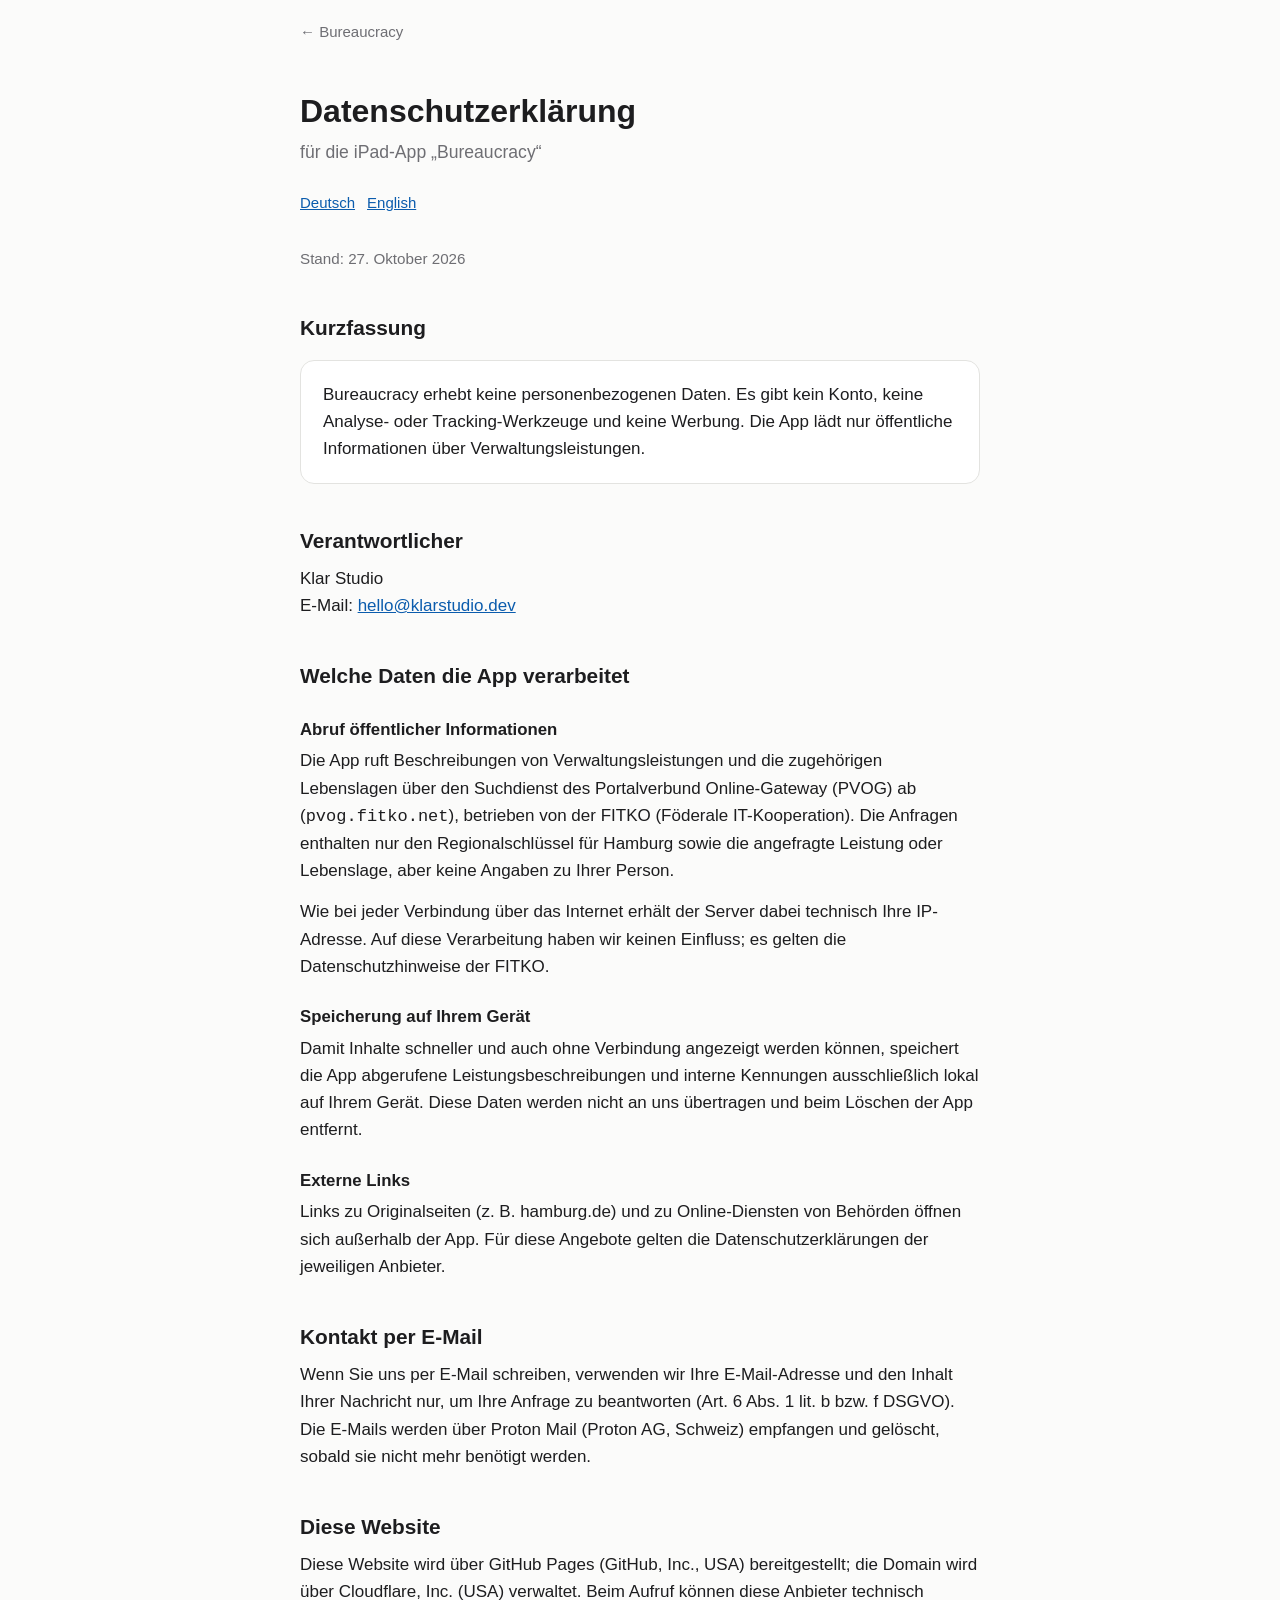
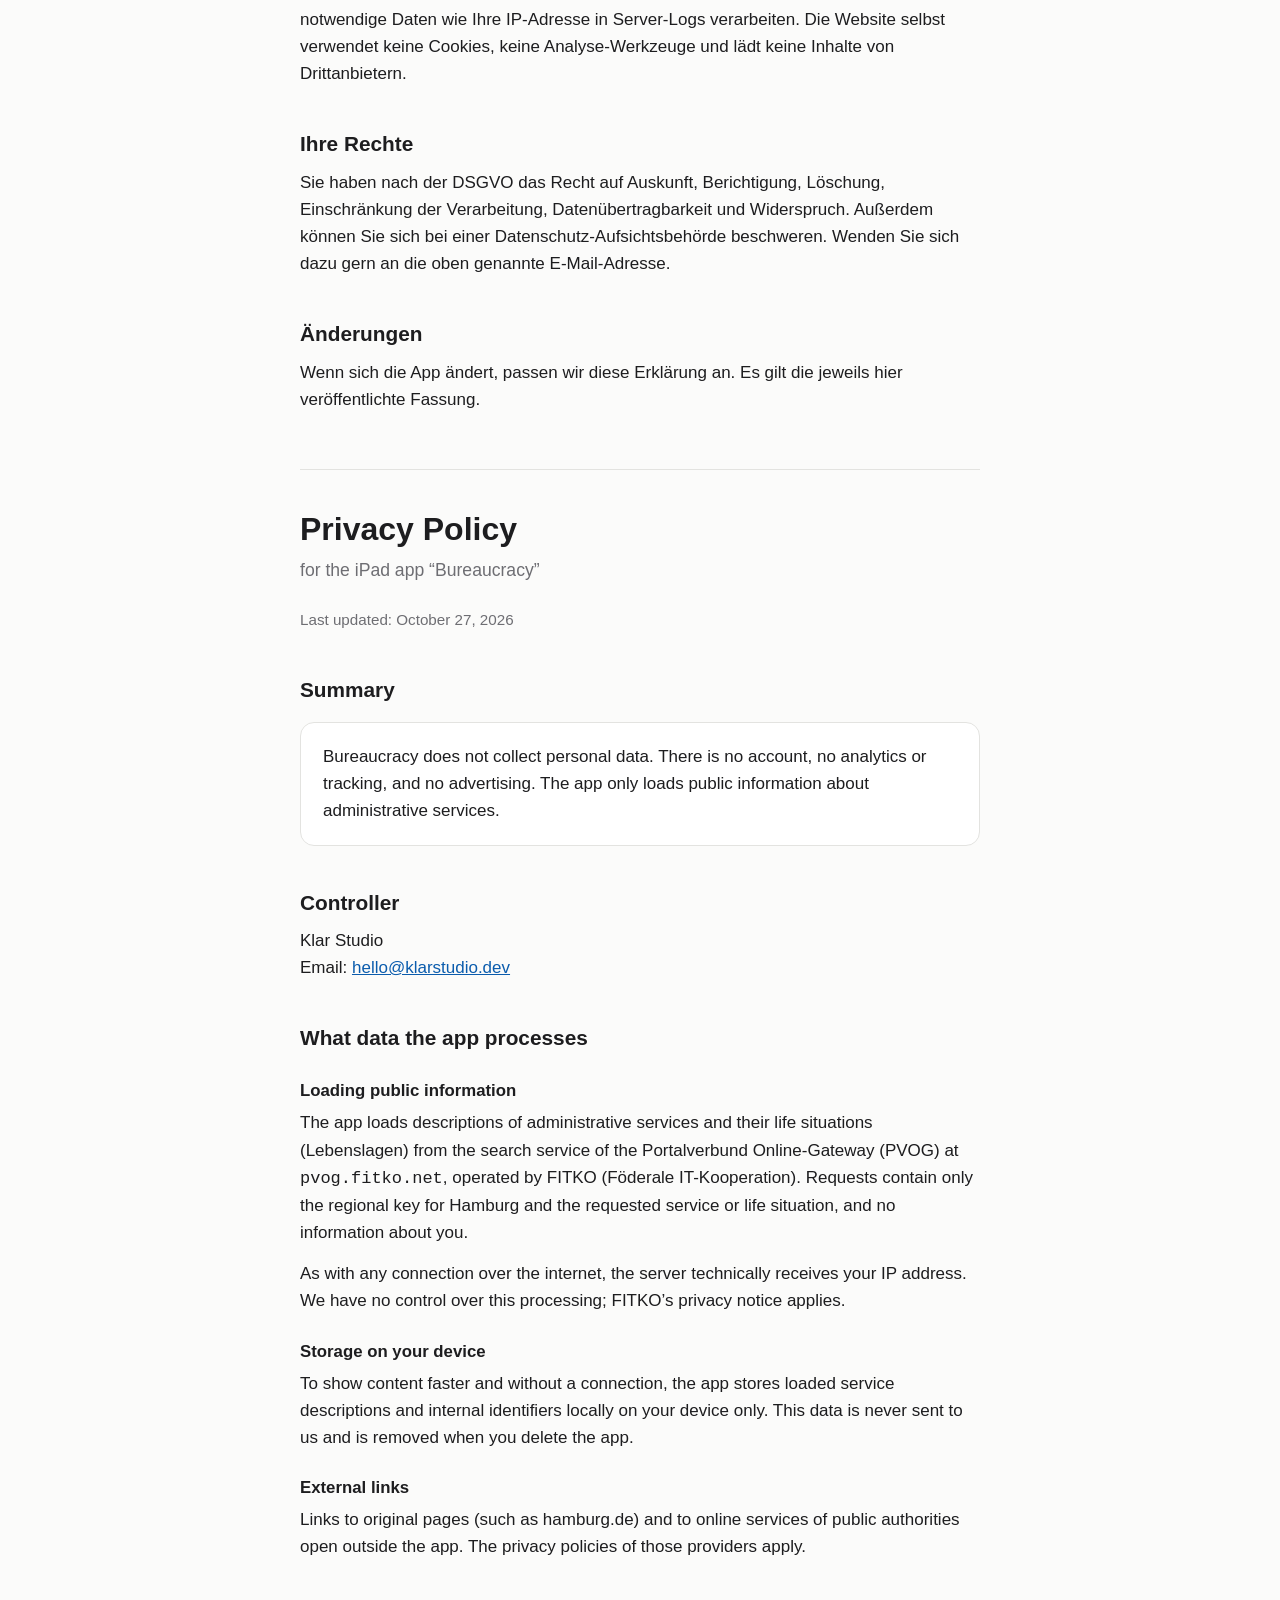
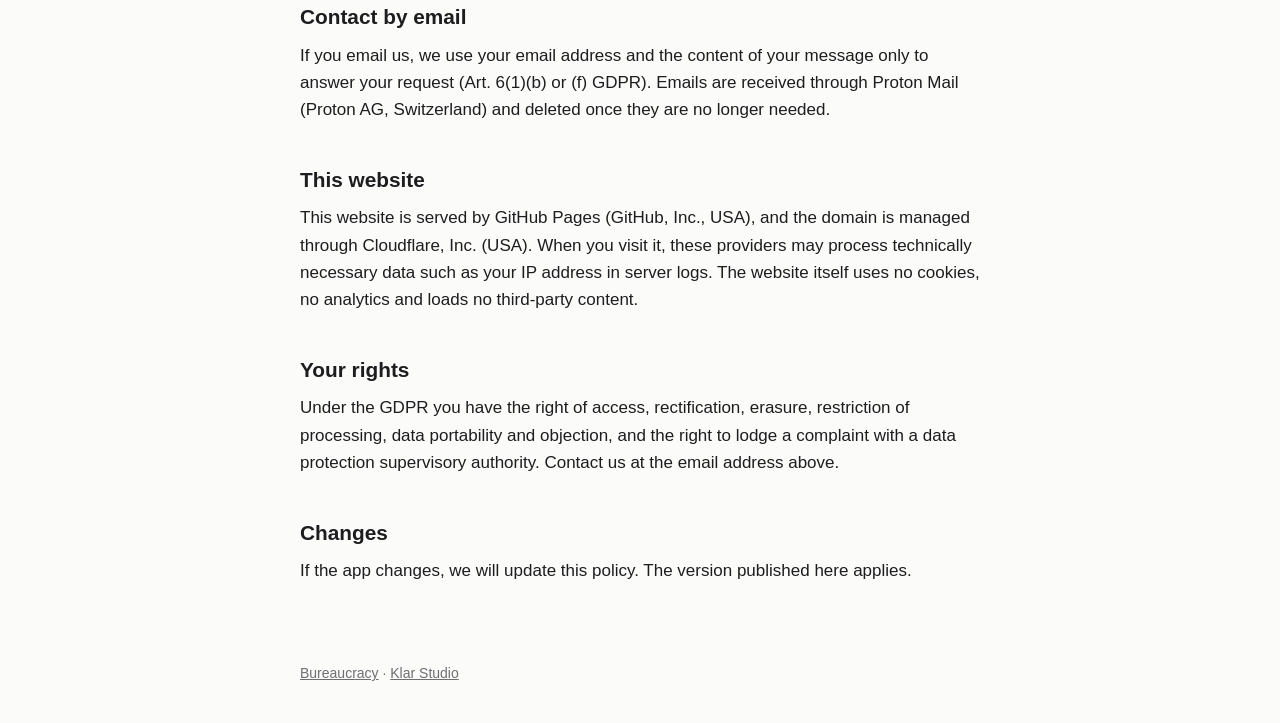
==== bureaucracy/privacy/index.html @ 131d5f6c "Add Bureaucracy support page and privacy policy - /bureaucracy/: what the app does, that it is not a" ====
<!doctype html>
<html lang="de">
<head>
  <meta name="robots" content="noindex">
  <meta charset="utf-8">
  <meta name="viewport" content="width=device-width, initial-scale=1">
  <title>Datenschutzerklärung – Bureaucracy</title>
  <meta name="description" content="Datenschutzerklärung der App Bureaucracy / Privacy Policy of the Bureaucracy app">
  <link rel="stylesheet" href="/assets/style.css">
</head>
<body>
  <header class="site"><a href="/bureaucracy/">← Bureaucracy</a></header>
  <main>
    <h1>Datenschutzerklärung</h1>
    <p class="lead">für die iPad-App „Bureaucracy“</p>
    <nav class="lang"><a href="#de">Deutsch</a><a href="#en">English</a></nav>

    <section id="de" lang="de">
      <p class="muted">Stand: 27. Oktober 2026</p>

      <h2>Kurzfassung</h2>
      <div class="card">
        <p>Bureaucracy erhebt keine personenbezogenen Daten. Es gibt kein Konto, keine Analyse- oder Tracking-Werkzeuge und keine Werbung. Die App lädt nur öffentliche Informationen über Verwaltungsleistungen.</p>
      </div>

      <h2>Verantwortlicher</h2>
      <p>Klar Studio<br>
      E-Mail: <a href="mailto:hello@klarstudio.dev">hello@klarstudio.dev</a></p>

      <h2>Welche Daten die App verarbeitet</h2>
      <h3>Abruf öffentlicher Informationen</h3>
      <p>Die App ruft Beschreibungen von Verwaltungsleistungen und die zugehörigen Lebenslagen über den Suchdienst des Portalverbund Online-Gateway (PVOG) ab (<code>pvog.fitko.net</code>), betrieben von der FITKO (Föderale IT-Kooperation). Die Anfragen enthalten nur den Regionalschlüssel für Hamburg sowie die angefragte Leistung oder Lebenslage, aber keine Angaben zu Ihrer Person.</p>
      <p>Wie bei jeder Verbindung über das Internet erhält der Server dabei technisch Ihre IP-Adresse. Auf diese Verarbeitung haben wir keinen Einfluss; es gelten die Datenschutzhinweise der FITKO.</p>

      <h3>Speicherung auf Ihrem Gerät</h3>
      <p>Damit Inhalte schneller und auch ohne Verbindung angezeigt werden können, speichert die App abgerufene Leistungsbeschreibungen und interne Kennungen ausschließlich lokal auf Ihrem Gerät. Diese Daten werden nicht an uns übertragen und beim Löschen der App entfernt.</p>

      <h3>Externe Links</h3>
      <p>Links zu Originalseiten (z. B. hamburg.de) und zu Online-Diensten von Behörden öffnen sich außerhalb der App. Für diese Angebote gelten die Datenschutzerklärungen der jeweiligen Anbieter.</p>

      <h2>Kontakt per E-Mail</h2>
      <p>Wenn Sie uns per E-Mail schreiben, verwenden wir Ihre E-Mail-Adresse und den Inhalt Ihrer Nachricht nur, um Ihre Anfrage zu beantworten (Art. 6 Abs. 1 lit. b bzw. f DSGVO). Die E-Mails werden über Proton Mail (Proton AG, Schweiz) empfangen und gelöscht, sobald sie nicht mehr benötigt werden.</p>

      <h2>Diese Website</h2>
      <p>Diese Website wird über GitHub Pages (GitHub, Inc., USA) bereitgestellt; die Domain wird über Cloudflare, Inc. (USA) verwaltet. Beim Aufruf können diese Anbieter technisch notwendige Daten wie Ihre IP-Adresse in Server-Logs verarbeiten. Die Website selbst verwendet keine Cookies, keine Analyse-Werkzeuge und lädt keine Inhalte von Drittanbietern.</p>

      <h2>Ihre Rechte</h2>
      <p>Sie haben nach der DSGVO das Recht auf Auskunft, Berichtigung, Löschung, Einschränkung der Verarbeitung, Datenübertragbarkeit und Widerspruch. Außerdem können Sie sich bei einer Datenschutz-Aufsichtsbehörde beschweren. Wenden Sie sich dazu gern an die oben genannte E-Mail-Adresse.</p>

      <h2>Änderungen</h2>
      <p>Wenn sich die App ändert, passen wir diese Erklärung an. Es gilt die jeweils hier veröffentlichte Fassung.</p>
    </section>

    <hr>

    <section id="en" lang="en">
      <h1>Privacy Policy</h1>
      <p class="lead">for the iPad app “Bureaucracy”</p>
      <p class="muted">Last updated: October 27, 2026</p>

      <h2>Summary</h2>
      <div class="card">
        <p>Bureaucracy does not collect personal data. There is no account, no analytics or tracking, and no advertising. The app only loads public information about administrative services.</p>
      </div>

      <h2>Controller</h2>
      <p>Klar Studio<br>
      Email: <a href="mailto:hello@klarstudio.dev">hello@klarstudio.dev</a></p>

      <h2>What data the app processes</h2>
      <h3>Loading public information</h3>
      <p>The app loads descriptions of administrative services and their life situations (Lebenslagen) from the search service of the Portalverbund Online-Gateway (PVOG) at <code>pvog.fitko.net</code>, operated by FITKO (Föderale IT-Kooperation). Requests contain only the regional key for Hamburg and the requested service or life situation, and no information about you.</p>
      <p>As with any connection over the internet, the server technically receives your IP address. We have no control over this processing; FITKO’s privacy notice applies.</p>

      <h3>Storage on your device</h3>
      <p>To show content faster and without a connection, the app stores loaded service descriptions and internal identifiers locally on your device only. This data is never sent to us and is removed when you delete the app.</p>

      <h3>External links</h3>
      <p>Links to original pages (such as hamburg.de) and to online services of public authorities open outside the app. The privacy policies of those providers apply.</p>

      <h2>Contact by email</h2>
      <p>If you email us, we use your email address and the content of your message only to answer your request (Art. 6(1)(b) or (f) GDPR). Emails are received through Proton Mail (Proton AG, Switzerland) and deleted once they are no longer needed.</p>

      <h2>This website</h2>
      <p>This website is served by GitHub Pages (GitHub, Inc., USA), and the domain is managed through Cloudflare, Inc. (USA). When you visit it, these providers may process technically necessary data such as your IP address in server logs. The website itself uses no cookies, no analytics and loads no third-party content.</p>

      <h2>Your rights</h2>
      <p>Under the GDPR you have the right of access, rectification, erasure, restriction of processing, data portability and objection, and the right to lodge a complaint with a data protection supervisory authority. Contact us at the email address above.</p>

      <h2>Changes</h2>
      <p>If the app changes, we will update this policy. The version published here applies.</p>
    </section>
  </main>
  <footer>
    <a href="/bureaucracy/">Bureaucracy</a> · <a href="/">Klar Studio</a>
  </footer>
</body>
</html>
---- assets/style.css ----
:root {
  --bg: #fbfbfa;
  --text: #1d1d1f;
  --muted: #6e6e73;
  --line: #e3e3e0;
  --accent: #0b5cad;
  --card: #ffffff;
  color-scheme: light dark;
}

@media (prefers-color-scheme: dark) {
  :root {
    --bg: #161617;
    --text: #f2f2f2;
    --muted: #a1a1a6;
    --line: #2f2f31;
    --accent: #6cb0ff;
    --card: #1f1f21;
  }
}

* { box-sizing: border-box; }

html { -webkit-text-size-adjust: 100%; }

body {
  margin: 0;
  background: var(--bg);
  color: var(--text);
  font: 17px/1.6 -apple-system, BlinkMacSystemFont, "Segoe UI", Roboto, "Helvetica Neue", Arial, sans-serif;
}

main {
  max-width: 720px;
  margin: 0 auto;
  padding: 48px 20px 64px;
}

header.site {
  max-width: 720px;
  margin: 0 auto;
  padding: 20px 20px 0;
  font-size: 15px;
}

header.site a { color: var(--muted); text-decoration: none; }
header.site a:hover { color: var(--text); }

h1 { font-size: 2rem; line-height: 1.2; margin: 0 0 8px; }
h2 { font-size: 1.3rem; margin: 40px 0 8px; }
h3 { font-size: 1.05rem; margin: 24px 0 4px; }

p, ul { margin: 0 0 14px; }
ul { padding-left: 1.2em; }

a { color: var(--accent); }

.lead { color: var(--muted); font-size: 1.1rem; margin-bottom: 24px; }
.muted { color: var(--muted); font-size: 0.95rem; }

.lang {
  display: flex;
  gap: 12px;
  margin: 0 0 32px;
  font-size: 15px;
}

.card {
  background: var(--card);
  border: 1px solid var(--line);
  border-radius: 14px;
  padding: 20px 22px;
  margin: 16px 0;
}

.card p:last-child { margin-bottom: 0; }

hr {
  border: 0;
  border-top: 1px solid var(--line);
  margin: 56px 0 40px;
}

footer {
  max-width: 720px;
  margin: 0 auto;
  padding: 0 20px 40px;
  color: var(--muted);
  font-size: 14px;
}

footer a { color: var(--muted); }
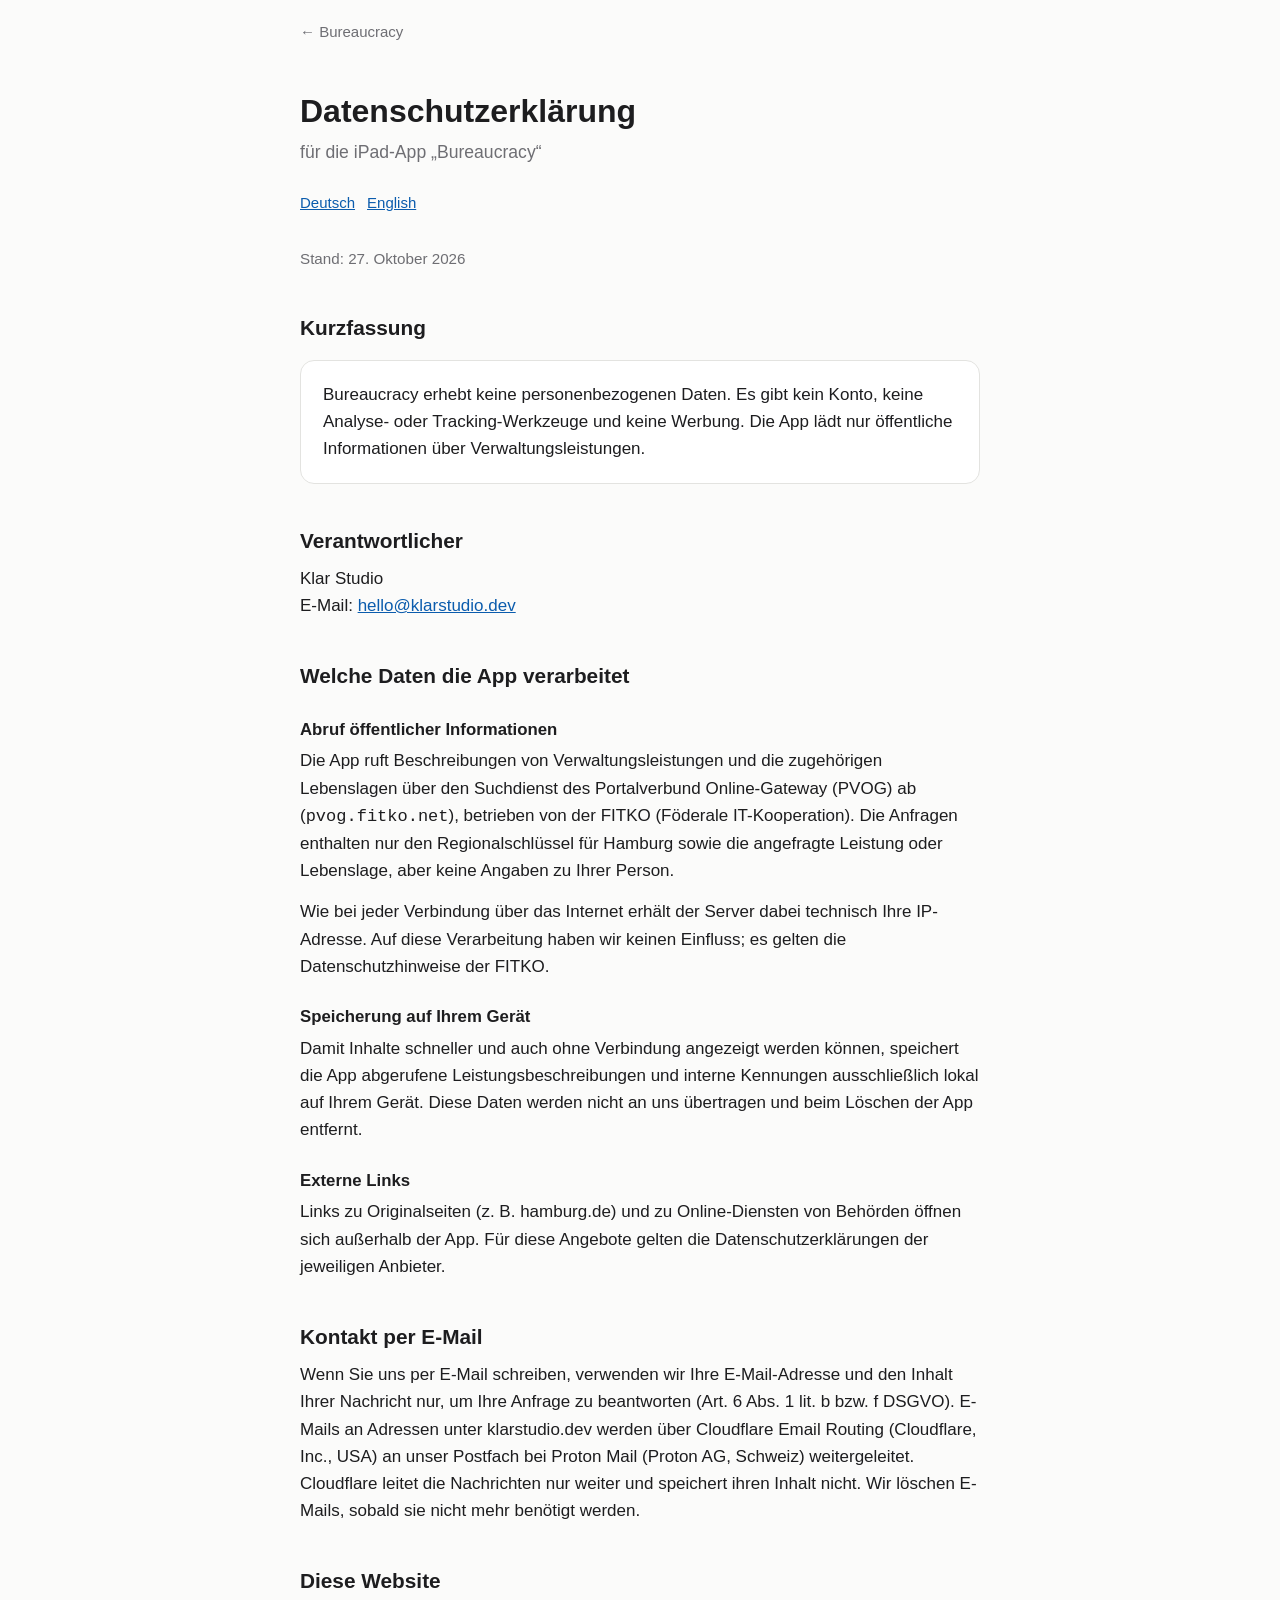
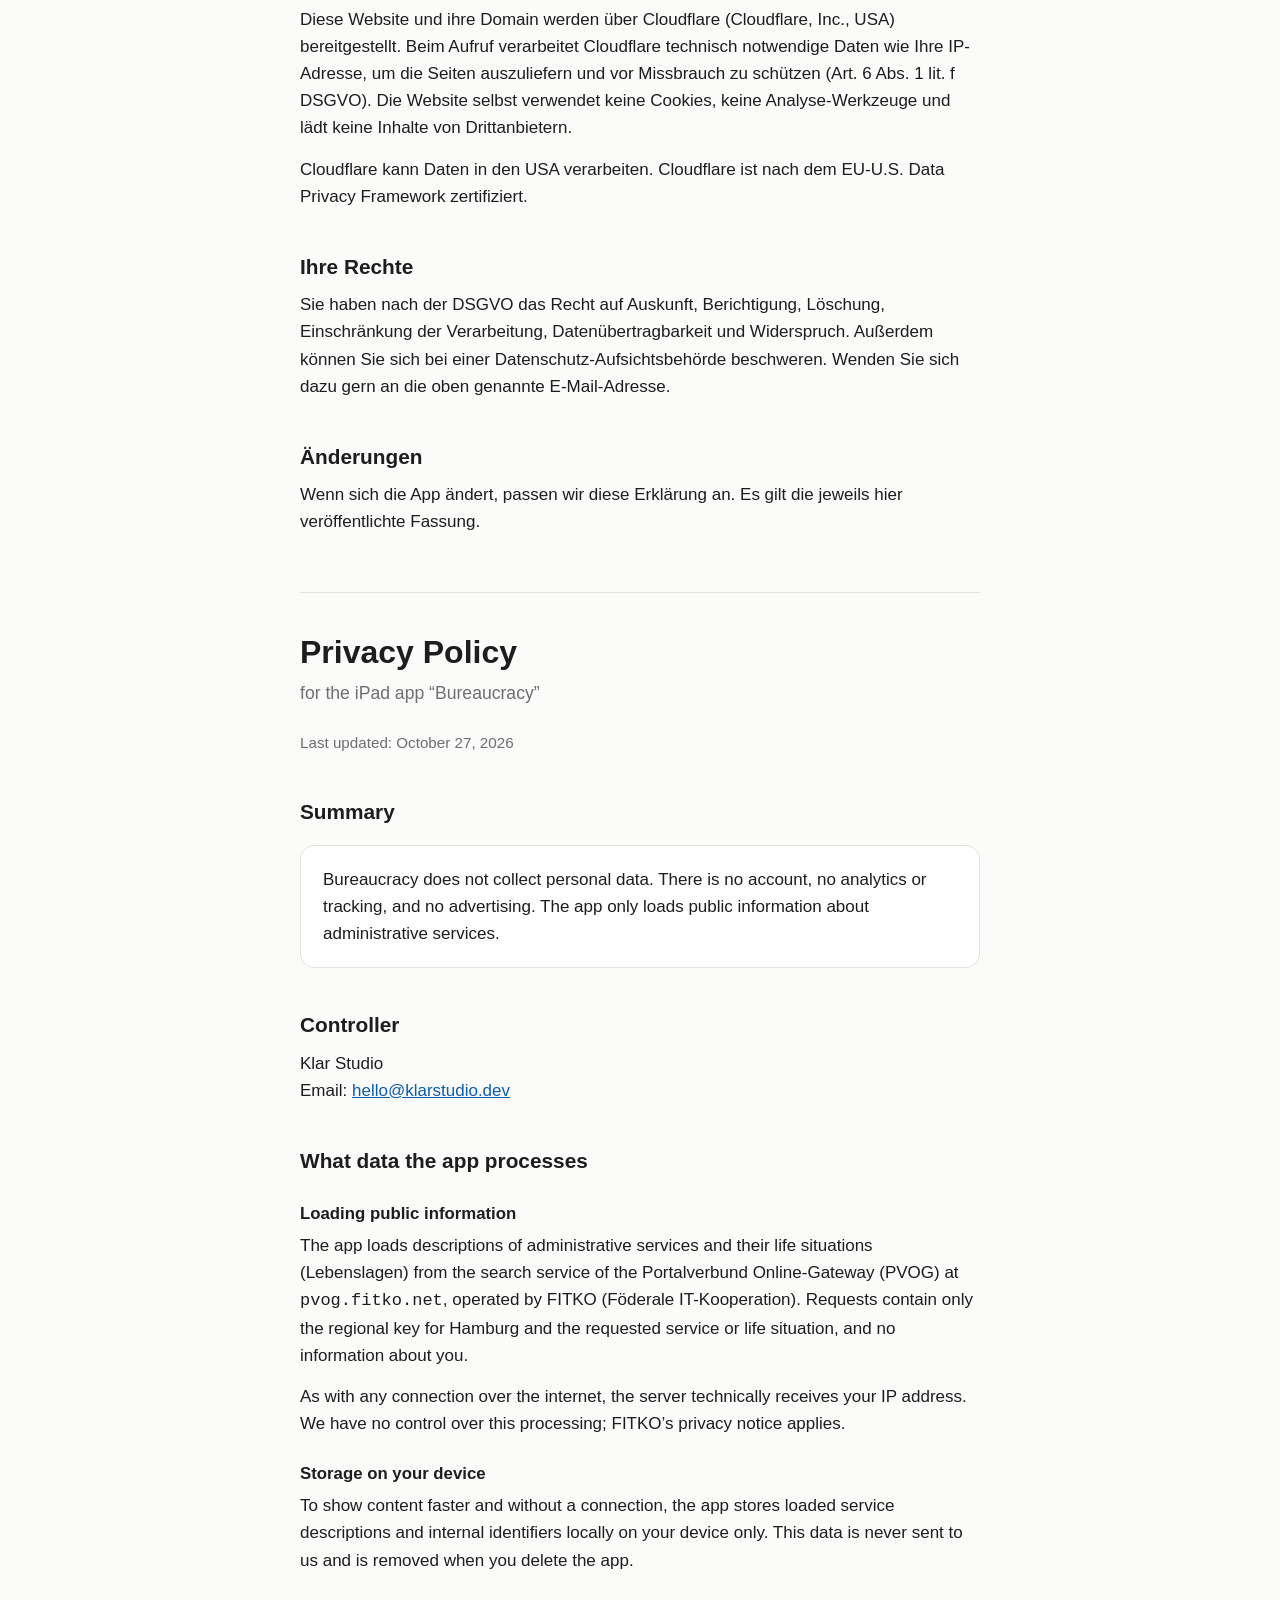
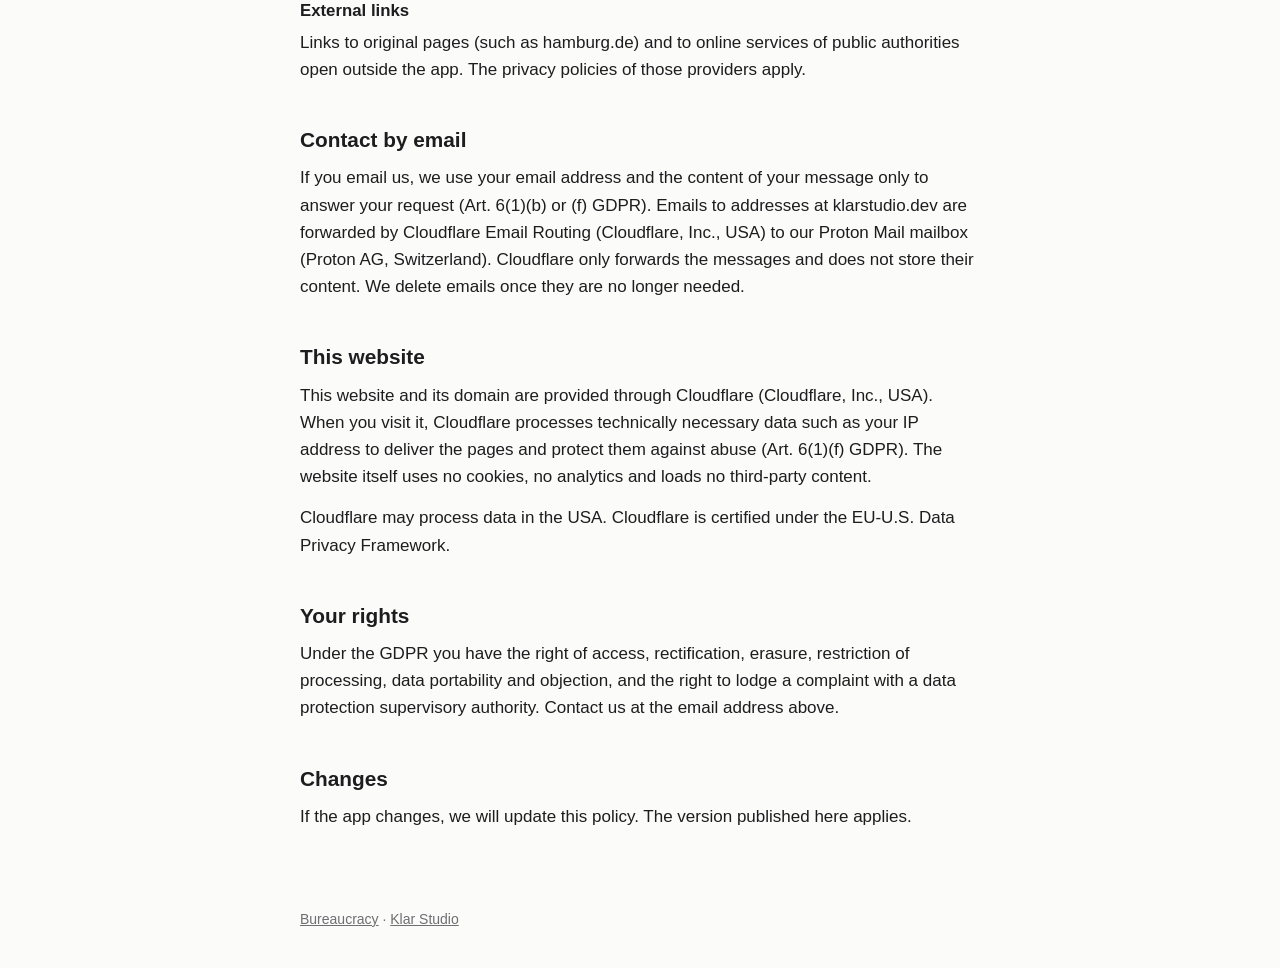
==== commit 41861f23: "Describe Cloudflare hosting and email forwarding in privacy policy Co-Authored-By: Claude Opus 5.5 <" ====
--- a/bureaucracy/privacy/index.html
+++ b/bureaucracy/privacy/index.html
@@ -39,10 +39,11 @@
       <p>Links zu Originalseiten (z. B. hamburg.de) und zu Online-Diensten von Behörden öffnen sich außerhalb der App. Für diese Angebote gelten die Datenschutzerklärungen der jeweiligen Anbieter.</p>
 
       <h2>Kontakt per E-Mail</h2>
-      <p>Wenn Sie uns per E-Mail schreiben, verwenden wir Ihre E-Mail-Adresse und den Inhalt Ihrer Nachricht nur, um Ihre Anfrage zu beantworten (Art. 6 Abs. 1 lit. b bzw. f DSGVO). Die E-Mails werden über Proton Mail (Proton AG, Schweiz) empfangen und gelöscht, sobald sie nicht mehr benötigt werden.</p>
+      <p>Wenn Sie uns per E-Mail schreiben, verwenden wir Ihre E-Mail-Adresse und den Inhalt Ihrer Nachricht nur, um Ihre Anfrage zu beantworten (Art. 6 Abs. 1 lit. b bzw. f DSGVO). E-Mails an Adressen unter klarstudio.dev werden über Cloudflare Email Routing (Cloudflare, Inc., USA) an unser Postfach bei Proton Mail (Proton AG, Schweiz) weitergeleitet. Cloudflare leitet die Nachrichten nur weiter und speichert ihren Inhalt nicht. Wir löschen E-Mails, sobald sie nicht mehr benötigt werden.</p>
 
       <h2>Diese Website</h2>
-      <p>Diese Website wird über GitHub Pages (GitHub, Inc., USA) bereitgestellt; die Domain wird über Cloudflare, Inc. (USA) verwaltet. Beim Aufruf können diese Anbieter technisch notwendige Daten wie Ihre IP-Adresse in Server-Logs verarbeiten. Die Website selbst verwendet keine Cookies, keine Analyse-Werkzeuge und lädt keine Inhalte von Drittanbietern.</p>
+      <p>Diese Website und ihre Domain werden über Cloudflare (Cloudflare, Inc., USA) bereitgestellt. Beim Aufruf verarbeitet Cloudflare technisch notwendige Daten wie Ihre IP-Adresse, um die Seiten auszuliefern und vor Missbrauch zu schützen (Art. 6 Abs. 1 lit. f DSGVO). Die Website selbst verwendet keine Cookies, keine Analyse-Werkzeuge und lädt keine Inhalte von Drittanbietern.</p>
+      <p>Cloudflare kann Daten in den USA verarbeiten. Cloudflare ist nach dem EU-U.S. Data Privacy Framework zertifiziert.</p>
 
       <h2>Ihre Rechte</h2>
       <p>Sie haben nach der DSGVO das Recht auf Auskunft, Berichtigung, Löschung, Einschränkung der Verarbeitung, Datenübertragbarkeit und Widerspruch. Außerdem können Sie sich bei einer Datenschutz-Aufsichtsbehörde beschweren. Wenden Sie sich dazu gern an die oben genannte E-Mail-Adresse.</p>
@@ -79,10 +80,11 @@
       <p>Links to original pages (such as hamburg.de) and to online services of public authorities open outside the app. The privacy policies of those providers apply.</p>
 
       <h2>Contact by email</h2>
-      <p>If you email us, we use your email address and the content of your message only to answer your request (Art. 6(1)(b) or (f) GDPR). Emails are received through Proton Mail (Proton AG, Switzerland) and deleted once they are no longer needed.</p>
+      <p>If you email us, we use your email address and the content of your message only to answer your request (Art. 6(1)(b) or (f) GDPR). Emails to addresses at klarstudio.dev are forwarded by Cloudflare Email Routing (Cloudflare, Inc., USA) to our Proton Mail mailbox (Proton AG, Switzerland). Cloudflare only forwards the messages and does not store their content. We delete emails once they are no longer needed.</p>
 
       <h2>This website</h2>
-      <p>This website is served by GitHub Pages (GitHub, Inc., USA), and the domain is managed through Cloudflare, Inc. (USA). When you visit it, these providers may process technically necessary data such as your IP address in server logs. The website itself uses no cookies, no analytics and loads no third-party content.</p>
+      <p>This website and its domain are provided through Cloudflare (Cloudflare, Inc., USA). When you visit it, Cloudflare processes technically necessary data such as your IP address to deliver the pages and protect them against abuse (Art. 6(1)(f) GDPR). The website itself uses no cookies, no analytics and loads no third-party content.</p>
+      <p>Cloudflare may process data in the USA. Cloudflare is certified under the EU-U.S. Data Privacy Framework.</p>
 
       <h2>Your rights</h2>
       <p>Under the GDPR you have the right of access, rectification, erasure, restriction of processing, data portability and objection, and the right to lodge a complaint with a data protection supervisory authority. Contact us at the email address above.</p>
